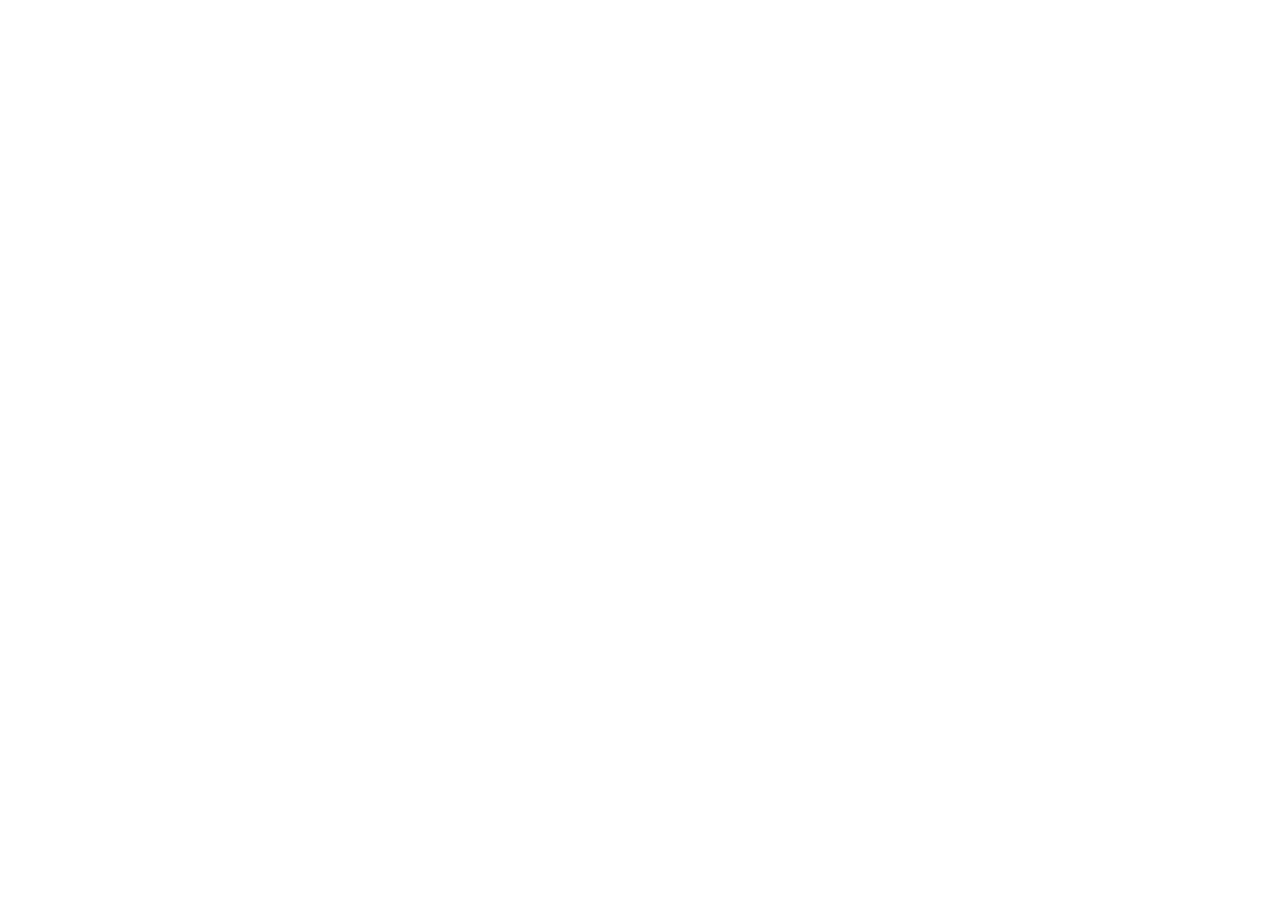
==== index.html @ ff255914 "add index.html style.css script.js" ====
<!DOCTYPE html>
<html lang="en">
<head>
    <meta charset="UTF-8">
    <meta name="viewport" content="width=device-width, initial-scale=1.0">
    <title>Farmaan</title>
    <link rel="stylesheet" href="style.css">
    <script src="script.js"></script>
</head>
<body>
    
</body>
</html>
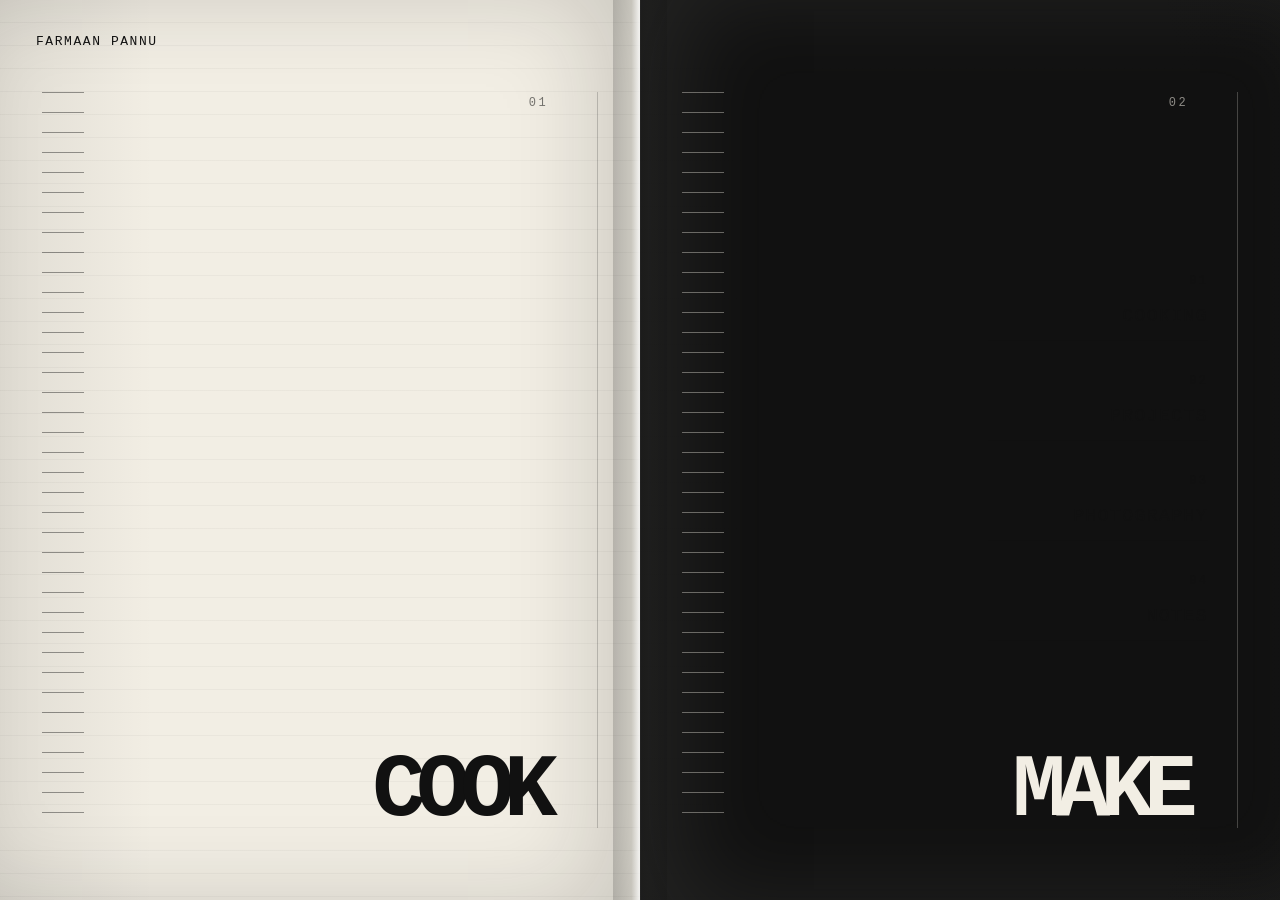
==== commit 466b806d: "innitial css and html" ====
--- a/index.html
+++ b/index.html
@@ -8,6 +8,49 @@
     <script src="script.js"></script>
 </head>
 <body>
-    
+    <header class="site-header">
+        <a href="index.html" class="logo">Farmaan Pannu</a>
+    </header>
+
+    <main>
+        <section class="hero">
+            <div class="paper-spread">
+                <div class="paper-half paper-left">
+                    <div class="dash-edge-left"></div>
+                    <p>01</p>
+                    <span>Cook</span>
+                </div>
+
+                <div class="paper-half paper-right">
+                    <div class="dash-edge-right"></div>
+                    <p>02</p>
+                    <span>Make</span>
+                </div>
+            </div>
+        </section>
+
+        <section class="home-links" aria-label="Website sections">
+            <a href="#cooking" id="cooking">
+                <span>01</span>
+                <h2>Cooking</h2>
+            </a>
+
+            <a href="#projects" id="projects">
+                <span>02</span>
+                <h2>Projects</h2>
+            </a>
+
+            <a href="#photography" id="photography">
+                <span>03</span>
+                <h2>Photography</h2>
+            </a>
+
+            <a href="#notes" id="notes">
+                <span>04</span>
+                <h2>Notes</h2>
+            </a>
+        </section>
+    </main>
+
 </body>
 </html>
--- a/style.css
+++ b/style.css
@@ -0,0 +1,300 @@
+* {
+    margin: 0;
+    padding: 0;
+    box-sizing: border-box;
+}
+
+:root {
+    --ink: #111111;
+    --paper: #f2eee4;
+    --desk: #d4cec2;
+    --soft-ink: rgba(17, 17, 17, 0.42);
+}
+
+html {
+    scroll-behavior: smooth;
+}
+
+body {
+    min-height: 100vh;
+    overflow: hidden;
+    background: var(--paper);
+    color: var(--ink);
+    font-family: 'Courier New', Courier, monospace;
+}
+
+a {
+    color: inherit;
+    text-decoration: none;
+}
+
+.site-header {
+    position: fixed;
+    top: 32px;
+    left: 36px;
+    z-index: 20;
+}
+
+.logo {
+    font-size: 13px;
+    letter-spacing: 0.12em;
+    text-transform: uppercase;
+}
+
+main {
+    min-height: 100vh;
+}
+
+.hero {
+    min-height: 100vh;
+}
+
+.paper-spread {
+    position: fixed;
+    inset: 0;
+    display: grid;
+    grid-template-columns: 1fr 1fr;
+    background: var(--paper);
+    overflow: hidden;
+}
+
+.paper-spread::before {
+    content: "";
+    position: fixed;
+    top: 0;
+    bottom: 0;
+    left: 50%;
+    width: 54px;
+    transform: translateX(-50%);
+    background: linear-gradient(
+        to right,
+        rgba(17, 17, 17, 0.18),
+        rgba(17, 17, 17, 0.055) 34%,
+        rgba(255, 255, 255, 0.72) 49%,
+        rgba(17, 17, 17, 0.16) 51%,
+        rgba(17, 17, 17, 0.05) 66%,
+        rgba(17, 17, 17, 0.2)
+    );
+    pointer-events: none;
+    z-index: 6;
+}
+
+.paper-spread::after {
+    content: "";
+    position: fixed;
+    inset: 0;
+    background:
+        linear-gradient(to right, rgba(17, 17, 17, 0.08), transparent 12%, transparent 88%, rgba(17, 17, 17, 0.08)),
+        repeating-linear-gradient(
+            to bottom,
+            transparent 0 22px,
+            rgba(17, 17, 17, 0.035) 22px 23px
+        );
+    pointer-events: none;
+    z-index: 4;
+}
+
+.paper-half {
+    position: relative;
+    min-height: 100vh;
+    overflow: hidden;
+    padding: 96px 72px 72px;
+}
+
+.paper-left {
+    background: var(--paper);
+    color: var(--ink);
+    box-shadow: inset -46px 0 90px rgba(17, 17, 17, 0.16);
+}
+
+.paper-right {
+    background: var(--ink);
+    color: var(--paper);
+    box-shadow: inset 46px 0 90px rgba(242, 238, 228, 0.08);
+}
+
+.paper-left::before,
+.paper-right::before {
+    content: "";
+    position: absolute;
+    top: 92px;
+    bottom: 72px;
+    left: 42px;
+    width: 42px;
+    z-index: 7;
+    pointer-events: none;
+}
+
+.paper-left::before {
+    background: repeating-linear-gradient(
+        to bottom,
+        var(--ink) 0 1px,
+        transparent 1px 20px
+    );
+    opacity: 0.42;
+}
+
+.paper-right::before {
+    background: repeating-linear-gradient(
+        to bottom,
+        var(--paper) 0 1px,
+        transparent 1px 20px
+    );
+    opacity: 0.38;
+}
+
+.paper-left::after,
+.paper-right::after {
+    content: "";
+    position: absolute;
+    top: 92px;
+    bottom: 72px;
+    right: 42px;
+    width: 1px;
+    z-index: 7;
+    pointer-events: none;
+}
+
+.paper-left::after {
+    background: var(--ink);
+    opacity: 0.2;
+}
+
+.paper-right::after {
+    background: var(--paper);
+    opacity: 0.24;
+}
+
+.dash-edge-left,
+.dash-edge-right {
+    display: none;
+}
+
+.paper-half p,
+.paper-half span {
+    position: absolute;
+    right: 92px;
+    z-index: 8;
+    text-align: right;
+}
+
+.paper-half p {
+    top: 96px;
+    font-size: 12px;
+    letter-spacing: 0.2em;
+    opacity: 0.55;
+}
+
+.paper-half span {
+    bottom: 72px;
+    max-width: 76%;
+    font-size: clamp(44px, 7vw, 108px);
+    font-weight: 700;
+    line-height: 0.82;
+    letter-spacing: -0.11em;
+    text-transform: uppercase;
+}
+
+.home-links {
+    position: fixed;
+    right: 72px;
+    top: 50%;
+    transform: translateY(-50%);
+    width: 220px;
+    display: flex;
+    flex-direction: column;
+    gap: 18px;
+    z-index: 12;
+}
+
+.home-links a {
+    min-height: 82px;
+    padding: 14px 0;
+    display: flex;
+    flex-direction: column;
+    align-items: flex-end;
+    justify-content: space-between;
+    text-align: right;
+    border-top: 1px solid rgba(17, 17, 17, 0.44);
+    border-bottom: 1px solid rgba(17, 17, 17, 0.22);
+}
+
+.home-links span {
+    font-size: 12px;
+    letter-spacing: 0.18em;
+    color: rgba(17, 17, 17, 0.48);
+}
+
+.home-links h2 {
+    font-size: 18px;
+    font-weight: 400;
+    letter-spacing: 0.08em;
+    text-transform: uppercase;
+}
+
+.home-links a:hover h2 {
+    text-decoration: line-through;
+}
+
+@media (max-width: 900px) {
+    body {
+        overflow-y: auto;
+    }
+
+    .site-header {
+        position: relative;
+        top: auto;
+        left: auto;
+        padding: 24px;
+    }
+
+    main {
+        min-height: auto;
+        display: block;
+        padding: 0;
+    }
+
+    .paper-spread {
+        position: relative;
+        min-height: 70vh;
+        grid-template-columns: 1fr;
+    }
+
+    .paper-half {
+        min-height: 50vh;
+        padding: 76px 42px 48px;
+    }
+
+    .paper-left::before,
+    .paper-right::before {
+        left: 16px;
+        width: 24px;
+    }
+
+    .paper-left::after,
+    .paper-right::after {
+        right: 16px;
+    }
+
+    .paper-half p
+    .paper-half span {
+        right: 42px;
+    }
+
+    .paper-half p {
+        top: 76px;
+    }
+
+    .paper-half span {
+        bottom: 48px;
+    }
+
+    .home-links {
+        position: relative;
+        top: auto;
+        right: auto;
+        transform: none;
+        width: 100%;
+        padding: 36px 24px 24px;
+    }
+}
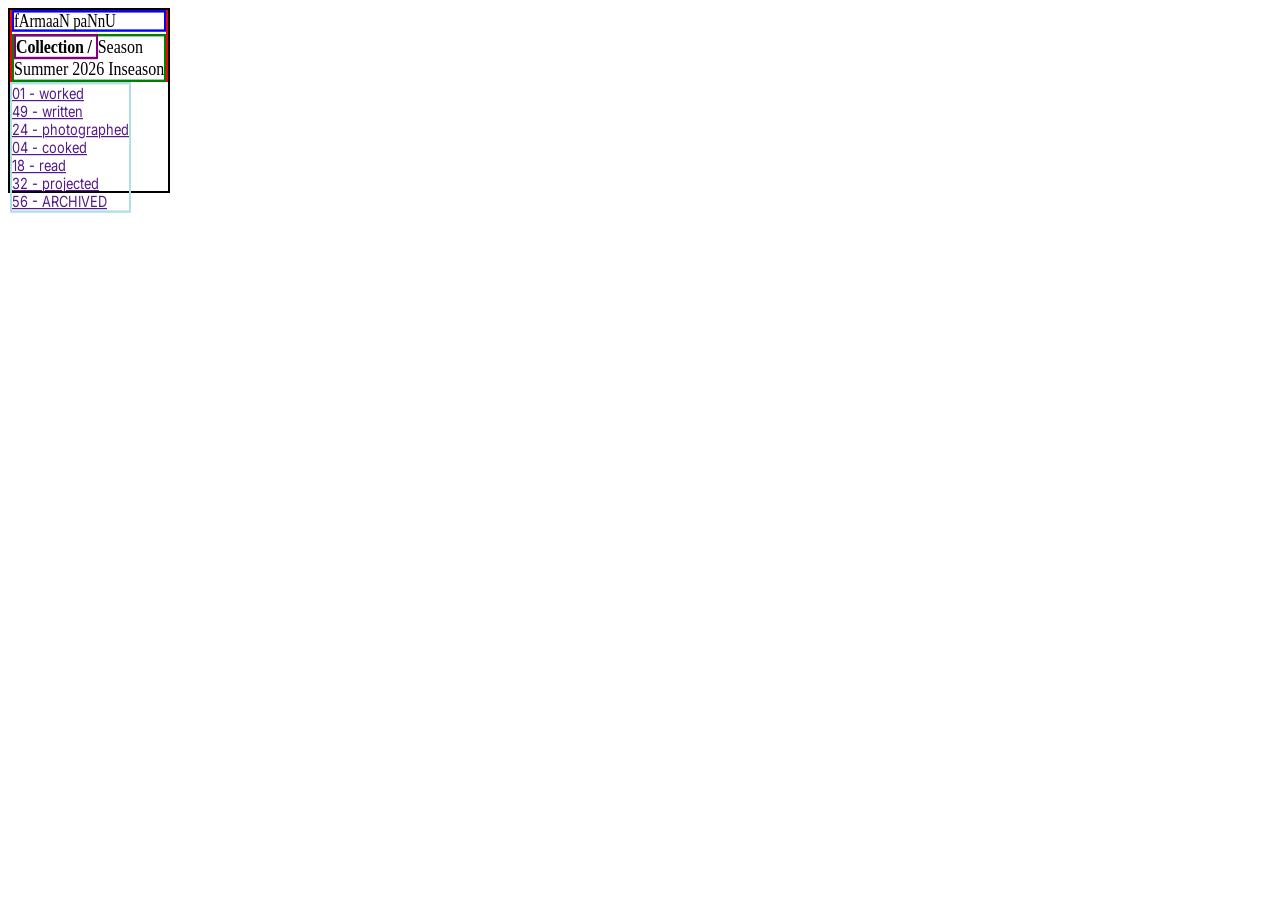
==== commit 0af32ba7: "add framework for index.html, style.css, script.js" ====
--- a/index.html
+++ b/index.html
@@ -5,52 +5,31 @@
     <meta name="viewport" content="width=device-width, initial-scale=1.0">
     <title>Farmaan</title>
     <link rel="stylesheet" href="style.css">
-    <script src="script.js"></script>
+    <script src="script.js" defer></script>
+    <link rel="preconnect" href="https://fonts.googleapis.com">
+    <link rel="preconnect" href="https://fonts.gstatic.com" crossorigin>
+    <link href="https://fonts.googleapis.com/css2?family=Cormorant+Garamond:wght@400;500;700&family=IBM+Plex+Sans:wght@400;500;700&family=Inter:wght@400;500;700&family=Source+Sans+3:wght@400;500;700&display=swap" rel="stylesheet">
 </head>
 <body>
-    <header class="site-header">
-        <a href="index.html" class="logo">Farmaan Pannu</a>
-    </header>
+<div class="side-panel">
+    <div class="heading">
+        <div class="header">farmaan pannu</div>
+        <div class="caption">
+            <span class="caption-title">Collection / </span>
+            <span class="caption-subtitle">Season</span> <br>
+            <span class="caption-season">Summer 2026 Inseason</span>
+        </div>
+    </div>
 
-    <main>
-        <section class="hero">
-            <div class="paper-spread">
-                <div class="paper-half paper-left">
-                    <div class="dash-edge-left"></div>
-                    <p>01</p>
-                    <span>Cook</span>
-                </div>
-
-                <div class="paper-half paper-right">
-                    <div class="dash-edge-right"></div>
-                    <p>02</p>
-                    <span>Make</span>
-                </div>
-            </div>
-        </section>
-
-        <section class="home-links" aria-label="Website sections">
-            <a href="#cooking" id="cooking">
-                <span>01</span>
-                <h2>Cooking</h2>
-            </a>
-
-            <a href="#projects" id="projects">
-                <span>02</span>
-                <h2>Projects</h2>
-            </a>
-
-            <a href="#photography" id="photography">
-                <span>03</span>
-                <h2>Photography</h2>
-            </a>
-
-            <a href="#notes" id="notes">
-                <span>04</span>
-                <h2>Notes</h2>
-            </a>
-        </section>
-    </main>
-
+    <div class="pages">
+        <a href="" class="link">01 - worked</a>
+        <a href="" class="link">02 - written</a> 
+        <a href="" class="link">03 - photographed</a>
+        <a href="" class="link">04 - cooked</a>
+        <a href="" class="link">05 - read</a>
+        <a href="" class="link">06 - projected</a>
+        <a href="" class="link">00 - ARCHIVED</a>
+    </div>
+</div>
 </body>
 </html>
--- a/style.css
+++ b/style.css
@@ -1,300 +1,65 @@
-* {
-    margin: 0;
-    padding: 0;
-    box-sizing: border-box;
+/* Header + Caption + Nav Menu flex box */
+.side-panel {
+    display: inline-flex;
+    border: 2px solid black;
+    flex-direction: column;
+    height: 100%;
+}
+/*  flex box of Header + Caption*/
+.heading,
+.caption,
+.pages {
+    width: fit-content;
+    transform-origin: left top;
 }
 
-:root {
-    --ink: #111111;
-    --paper: #f2eee4;
-    --desk: #d4cec2;
-    --soft-ink: rgba(17, 17, 17, 0.42);
+.heading {
+    display: inline-flex;
+    flex-direction: column;
+    flex-wrap: wrap;
+    width: fit-content;
+    border: 2px solid red;
+}
+/* Farmaan Pannu */
+.header {
+    font-family: "EB Garamond", serif;
+    font-size: 15px;
+    font-weight: 100;
+    line-height: 0.95;
+    letter-spacing: -0.01em;
+    text-align: left;
+    transform: scaleY(1.2);
+    border: 2px solid blue;
+    margin-bottom: 0.25rem;
+
+}
+/* Caption as a whole */
+.caption {
+    transform: scaleY(1.2);
+    border: 2px solid green;
+    margin-bottom: 0.35rem;
+}
+/* Caption Header */
+.caption-title {
+    font-weight: 900;
+    letter-spacing: -0.01em;
+    border: 2px solid purple;
+
+}
+/* flex box of links*/
+.pages {
+    display: inline-flex;
+    flex-direction: column;
+    bottom: 1.5rem;
+    font-family: "Inter", sans-serif;
+    font-size: 0.8em;
+    transform: scaleY(1.2);
+    border: 2px solid powderblue;
+    color:black;
+    margin-top: auto;
+    align-items: flex-start;
+    width: fit-content
+    line-height: 1.35;
 }
 
-html {
-    scroll-behavior: smooth;
-}
-
-body {
-    min-height: 100vh;
-    overflow: hidden;
-    background: var(--paper);
-    color: var(--ink);
-    font-family: 'Courier New', Courier, monospace;
-}
-
-a {
-    color: inherit;
-    text-decoration: none;
-}
-
-.site-header {
-    position: fixed;
-    top: 32px;
-    left: 36px;
-    z-index: 20;
-}
-
-.logo {
-    font-size: 13px;
-    letter-spacing: 0.12em;
-    text-transform: uppercase;
-}
-
-main {
-    min-height: 100vh;
-}
-
-.hero {
-    min-height: 100vh;
-}
-
-.paper-spread {
-    position: fixed;
-    inset: 0;
-    display: grid;
-    grid-template-columns: 1fr 1fr;
-    background: var(--paper);
-    overflow: hidden;
-}
-
-.paper-spread::before {
-    content: "";
-    position: fixed;
-    top: 0;
-    bottom: 0;
-    left: 50%;
-    width: 54px;
-    transform: translateX(-50%);
-    background: linear-gradient(
-        to right,
-        rgba(17, 17, 17, 0.18),
-        rgba(17, 17, 17, 0.055) 34%,
-        rgba(255, 255, 255, 0.72) 49%,
-        rgba(17, 17, 17, 0.16) 51%,
-        rgba(17, 17, 17, 0.05) 66%,
-        rgba(17, 17, 17, 0.2)
-    );
-    pointer-events: none;
-    z-index: 6;
-}
-
-.paper-spread::after {
-    content: "";
-    position: fixed;
-    inset: 0;
-    background:
-        linear-gradient(to right, rgba(17, 17, 17, 0.08), transparent 12%, transparent 88%, rgba(17, 17, 17, 0.08)),
-        repeating-linear-gradient(
-            to bottom,
-            transparent 0 22px,
-            rgba(17, 17, 17, 0.035) 22px 23px
-        );
-    pointer-events: none;
-    z-index: 4;
-}
-
-.paper-half {
-    position: relative;
-    min-height: 100vh;
-    overflow: hidden;
-    padding: 96px 72px 72px;
-}
-
-.paper-left {
-    background: var(--paper);
-    color: var(--ink);
-    box-shadow: inset -46px 0 90px rgba(17, 17, 17, 0.16);
-}
-
-.paper-right {
-    background: var(--ink);
-    color: var(--paper);
-    box-shadow: inset 46px 0 90px rgba(242, 238, 228, 0.08);
-}
-
-.paper-left::before,
-.paper-right::before {
-    content: "";
-    position: absolute;
-    top: 92px;
-    bottom: 72px;
-    left: 42px;
-    width: 42px;
-    z-index: 7;
-    pointer-events: none;
-}
-
-.paper-left::before {
-    background: repeating-linear-gradient(
-        to bottom,
-        var(--ink) 0 1px,
-        transparent 1px 20px
-    );
-    opacity: 0.42;
-}
-
-.paper-right::before {
-    background: repeating-linear-gradient(
-        to bottom,
-        var(--paper) 0 1px,
-        transparent 1px 20px
-    );
-    opacity: 0.38;
-}
-
-.paper-left::after,
-.paper-right::after {
-    content: "";
-    position: absolute;
-    top: 92px;
-    bottom: 72px;
-    right: 42px;
-    width: 1px;
-    z-index: 7;
-    pointer-events: none;
-}
-
-.paper-left::after {
-    background: var(--ink);
-    opacity: 0.2;
-}
-
-.paper-right::after {
-    background: var(--paper);
-    opacity: 0.24;
-}
-
-.dash-edge-left,
-.dash-edge-right {
-    display: none;
-}
-
-.paper-half p,
-.paper-half span {
-    position: absolute;
-    right: 92px;
-    z-index: 8;
-    text-align: right;
-}
-
-.paper-half p {
-    top: 96px;
-    font-size: 12px;
-    letter-spacing: 0.2em;
-    opacity: 0.55;
-}
-
-.paper-half span {
-    bottom: 72px;
-    max-width: 76%;
-    font-size: clamp(44px, 7vw, 108px);
-    font-weight: 700;
-    line-height: 0.82;
-    letter-spacing: -0.11em;
-    text-transform: uppercase;
-}
-
-.home-links {
-    position: fixed;
-    right: 72px;
-    top: 50%;
-    transform: translateY(-50%);
-    width: 220px;
-    display: flex;
-    flex-direction: column;
-    gap: 18px;
-    z-index: 12;
-}
-
-.home-links a {
-    min-height: 82px;
-    padding: 14px 0;
-    display: flex;
-    flex-direction: column;
-    align-items: flex-end;
-    justify-content: space-between;
-    text-align: right;
-    border-top: 1px solid rgba(17, 17, 17, 0.44);
-    border-bottom: 1px solid rgba(17, 17, 17, 0.22);
-}
-
-.home-links span {
-    font-size: 12px;
-    letter-spacing: 0.18em;
-    color: rgba(17, 17, 17, 0.48);
-}
-
-.home-links h2 {
-    font-size: 18px;
-    font-weight: 400;
-    letter-spacing: 0.08em;
-    text-transform: uppercase;
-}
-
-.home-links a:hover h2 {
-    text-decoration: line-through;
-}
-
-@media (max-width: 900px) {
-    body {
-        overflow-y: auto;
-    }
-
-    .site-header {
-        position: relative;
-        top: auto;
-        left: auto;
-        padding: 24px;
-    }
-
-    main {
-        min-height: auto;
-        display: block;
-        padding: 0;
-    }
-
-    .paper-spread {
-        position: relative;
-        min-height: 70vh;
-        grid-template-columns: 1fr;
-    }
-
-    .paper-half {
-        min-height: 50vh;
-        padding: 76px 42px 48px;
-    }
-
-    .paper-left::before,
-    .paper-right::before {
-        left: 16px;
-        width: 24px;
-    }
-
-    .paper-left::after,
-    .paper-right::after {
-        right: 16px;
-    }
-
-    .paper-half p
-    .paper-half span {
-        right: 42px;
-    }
-
-    .paper-half p {
-        top: 76px;
-    }
-
-    .paper-half span {
-        bottom: 48px;
-    }
-
-    .home-links {
-        position: relative;
-        top: auto;
-        right: auto;
-        transform: none;
-        width: 100%;
-        padding: 36px 24px 24px;
-    }
-}+/* individual links */
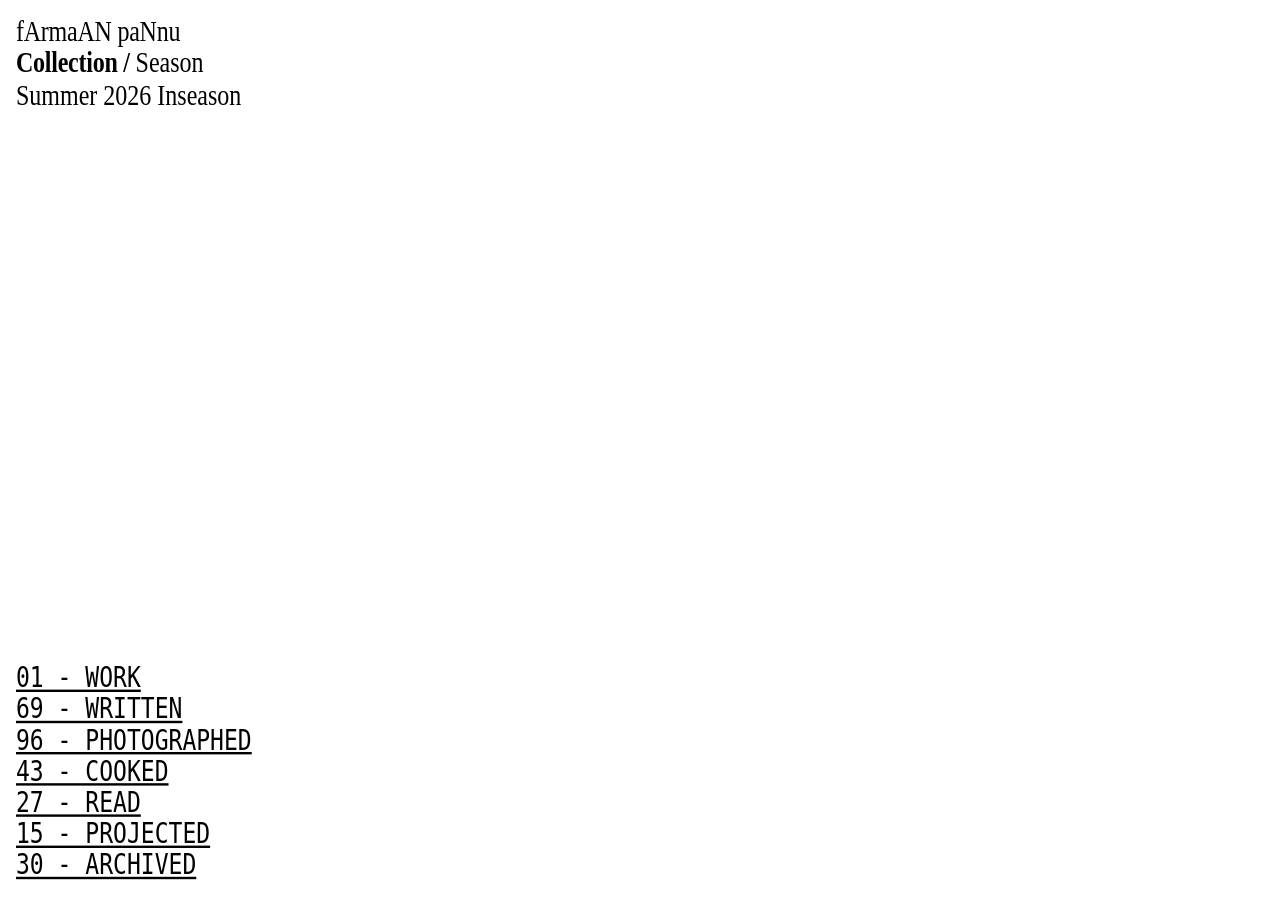
==== commit c233beea: "edit css formatting" ====
--- a/index.html
+++ b/index.html
@@ -22,12 +22,12 @@
     </div>
 
     <div class="pages">
-        <a href="" class="link">01 - worked</a>
-        <a href="" class="link">02 - written</a> 
-        <a href="" class="link">03 - photographed</a>
-        <a href="" class="link">04 - cooked</a>
-        <a href="" class="link">05 - read</a>
-        <a href="" class="link">06 - projected</a>
+        <a href="" class="link">01 - WORK</a>
+        <a href="" class="link">02 - WRITTEN</a> 
+        <a href="" class="link">03 - PHOTOGRAPHED</a>
+        <a href="" class="link">04 - COOKED</a>
+        <a href="" class="link">05 - READ</a>
+        <a href="" class="link">06 - PROJECTED</a>
         <a href="" class="link">00 - ARCHIVED</a>
     </div>
 </div>
--- a/style.css
+++ b/style.css
@@ -1,9 +1,10 @@
 /* Header + Caption + Nav Menu flex box */
 .side-panel {
-    display: inline-flex;
-    border: 2px solid black;
+    display: flex;
     flex-direction: column;
-    height: 100%;
+    height: calc(100vh - 4rem); /* full height minus top/bottom margin */
+    width: fit-content;
+    margin-left: .5em;
 }
 /*  flex box of Header + Caption*/
 .heading,
@@ -18,32 +19,31 @@
     flex-direction: column;
     flex-wrap: wrap;
     width: fit-content;
-    border: 2px solid red;
 }
 /* Farmaan Pannu */
 .header {
     font-family: "EB Garamond", serif;
-    font-size: 15px;
+    font-size: 1.5rem;
     font-weight: 100;
     line-height: 0.95;
     letter-spacing: -0.01em;
     text-align: left;
     transform: scaleY(1.2);
-    border: 2px solid blue;
     margin-bottom: 0.25rem;
+    margin-top: 0.5em;
 
 }
 /* Caption as a whole */
 .caption {
     transform: scaleY(1.2);
-    border: 2px solid green;
     margin-bottom: 0.35rem;
+    font-size: 1.5em;
 }
 /* Caption Header */
 .caption-title {
     font-weight: 900;
     letter-spacing: -0.01em;
-    border: 2px solid purple;
+    
 
 }
 /* flex box of links*/
@@ -54,7 +54,6 @@
     font-family: "Inter", sans-serif;
     font-size: 0.8em;
     transform: scaleY(1.2);
-    border: 2px solid powderblue;
     color:black;
     margin-top: auto;
     align-items: flex-start;
@@ -63,3 +62,8 @@
 }
 
 /* individual links */
+.link{
+    font-size: 1.8em;
+    font-family: "Space Mono", monospace;
+    color: black;
+}
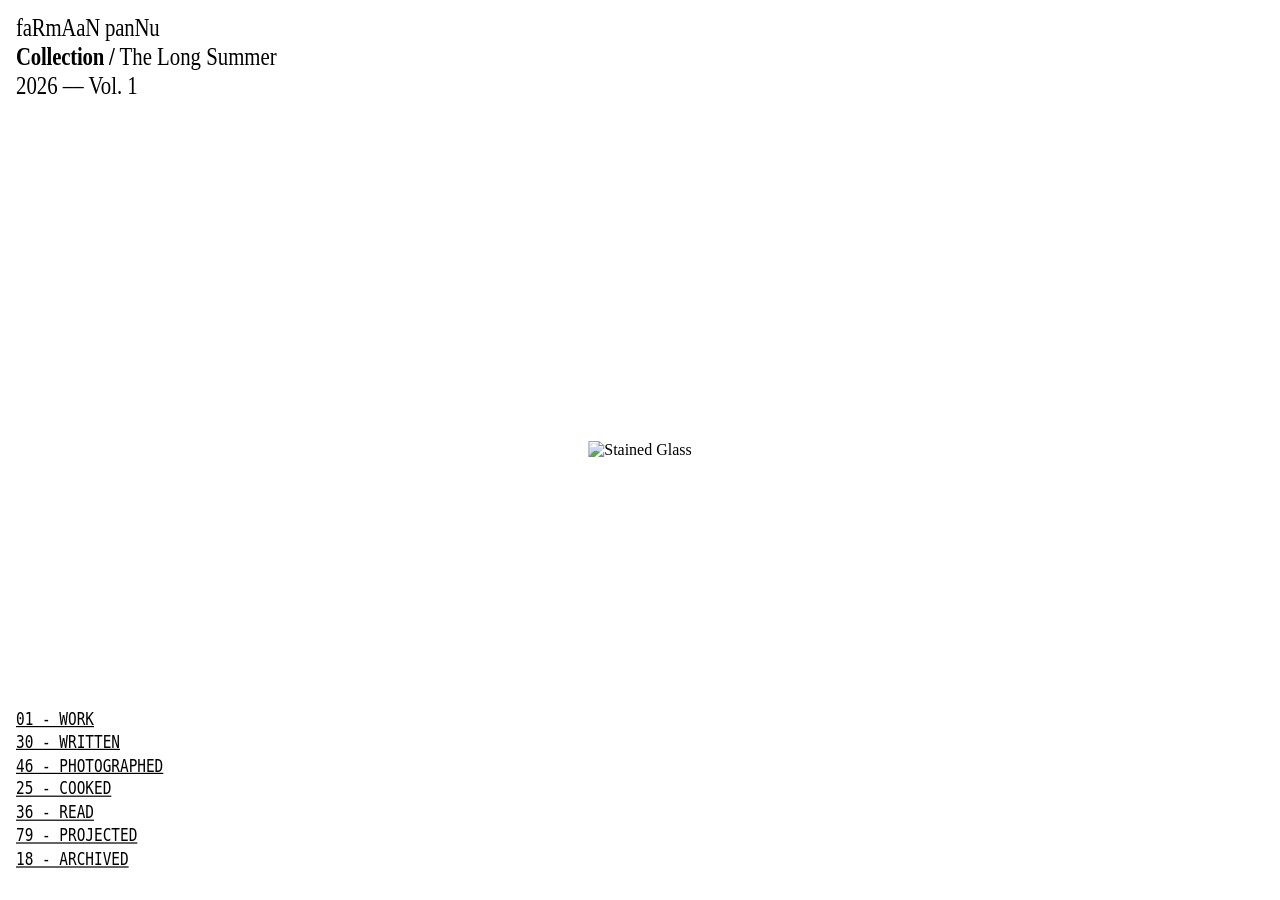
==== commit 7280bc85: "add tetris transition, add framework for pages" ====
--- a/index.html
+++ b/index.html
@@ -16,20 +16,26 @@
         <div class="header">farmaan pannu</div>
         <div class="caption">
             <span class="caption-title">Collection / </span>
-            <span class="caption-subtitle">Season</span> <br>
-            <span class="caption-season">Summer 2026 Inseason</span>
+            <span class="caption-subtitle">The Long Summer</span> <br>
+            <span class="caption-season">2026 –– Vol. 1</span>
         </div>
     </div>
 
     <div class="pages">
-        <a href="" class="link">01 - WORK</a>
-        <a href="" class="link">02 - WRITTEN</a> 
-        <a href="" class="link">03 - PHOTOGRAPHED</a>
-        <a href="" class="link">04 - COOKED</a>
-        <a href="" class="link">05 - READ</a>
-        <a href="" class="link">06 - PROJECTED</a>
-        <a href="" class="link">00 - ARCHIVED</a>
+        <a href="pages/work.html" class="link">01 - WORK</a>
+        <a href="pages/written.html" class="link">02 - WRITTEN</a> 
+        <a href="pages/photographed.html" class="link">03 - PHOTOGRAPHED</a>
+        <a href="pages/cooked.html" class="link">04 - COOKED</a>
+        <a href="pages/read.html" class="link">05 - READ</a>
+        <a href="pages/projected.html" class="link">06 - PROJECTED</a>
+        <a href="pages/archived.html" class="link">00 - ARCHIVED</a>
     </div>
+</div>
+
+<div class="image"><img src="images/stained-glass.jpg" alt="Stained Glass"></div>
+
+<div class="tetris-transition" aria-hidden="true">
+    <div class="tetris-board"></div>
 </div>
 </body>
 </html>
--- a/style.css
+++ b/style.css
@@ -23,7 +23,7 @@
 /* Farmaan Pannu */
 .header {
     font-family: "EB Garamond", serif;
-    font-size: 1.5rem;
+    font-size: 1.3rem;
     font-weight: 100;
     line-height: 0.95;
     letter-spacing: -0.01em;
@@ -37,7 +37,7 @@
 .caption {
     transform: scaleY(1.2);
     margin-bottom: 0.35rem;
-    font-size: 1.5em;
+    font-size: 1.3em;
 }
 /* Caption Header */
 .caption-title {
@@ -52,18 +52,150 @@
     flex-direction: column;
     bottom: 1.5rem;
     font-family: "Inter", sans-serif;
-    font-size: 0.8em;
+    font-size: 0.6em;
     transform: scaleY(1.2);
     color:black;
     margin-top: auto;
     align-items: flex-start;
-    width: fit-content
+    width: fit-content;
     line-height: 1.35;
 }
 
 /* individual links */
 .link{
-    font-size: 1.8em;
+    font-size: 1.5em;
     font-family: "Space Mono", monospace;
     color: black;
-}+}
+
+/* stained glass img */
+.image {
+    position: fixed;
+    top: 50%;
+    left: 50%;
+    transform: translate(-50%, -50%);
+    pointer-events: none;
+}
+
+.image img {
+    width: min(450px, 70vw);
+    max-height: 80vh;
+}
+
+/* -------------------- */
+/* Mini Tetris Transition */
+/* -------------------- */
+
+/* White overlay */
+body::before {
+    content: "";
+
+    position: fixed;
+    inset: 0;
+
+    background: white;
+
+    opacity: 0;
+    visibility: hidden;
+
+    transition:
+        opacity .25s ease,
+        visibility .25s ease;
+
+    z-index: 9998;
+    pointer-events: none;
+}
+
+body.is-transitioning::before {
+    opacity: 1;
+    visibility: visible;
+}
+
+
+/* Centered board */
+
+.tetris-transition {
+    position: fixed;
+
+    left: 50%;
+    top: 50%;
+    transform: translate(-50%, -50%);
+
+    width: 360px;
+    height: 504px;
+
+    opacity: 0;
+    visibility: hidden;
+
+    pointer-events: none;
+
+    z-index: 9999;
+
+    transition:
+        opacity .2s ease,
+        visibility .2s ease;
+}
+
+.tetris-transition.active {
+    opacity: 1;
+    visibility: visible;
+}
+
+
+/* Tetris board */
+
+.tetris-board {
+    position: relative;
+
+    width: 100%;
+    height: 100%;
+
+    overflow: hidden;
+
+    background: white;
+    border: 2px solid black;
+
+    box-sizing: border-box;
+}
+
+
+/* Tetromino */
+
+.tetris-piece {
+    position: absolute;
+
+    display: grid;
+
+    animation: tetris-fall 650ms
+        cubic-bezier(.35,.05,.2,1)
+        forwards;
+
+    animation-delay: var(--delay);
+}
+
+.tetris-cell {
+    width: 36px;
+    height: 36px;
+    box-sizing: border-box;
+    border: none;
+    outline: 2px solid var(--piece-color);
+    outline-offset: -1px;
+    background: transparent;
+}
+
+.tetris-cell.empty {
+    outline: none;
+}
+
+
+/* Falling */
+
+@keyframes tetris-fall {
+    from {
+        transform: translateY(0);
+    }
+
+    to {
+        transform: translateY(var(--fall-distance));
+    }
+}
